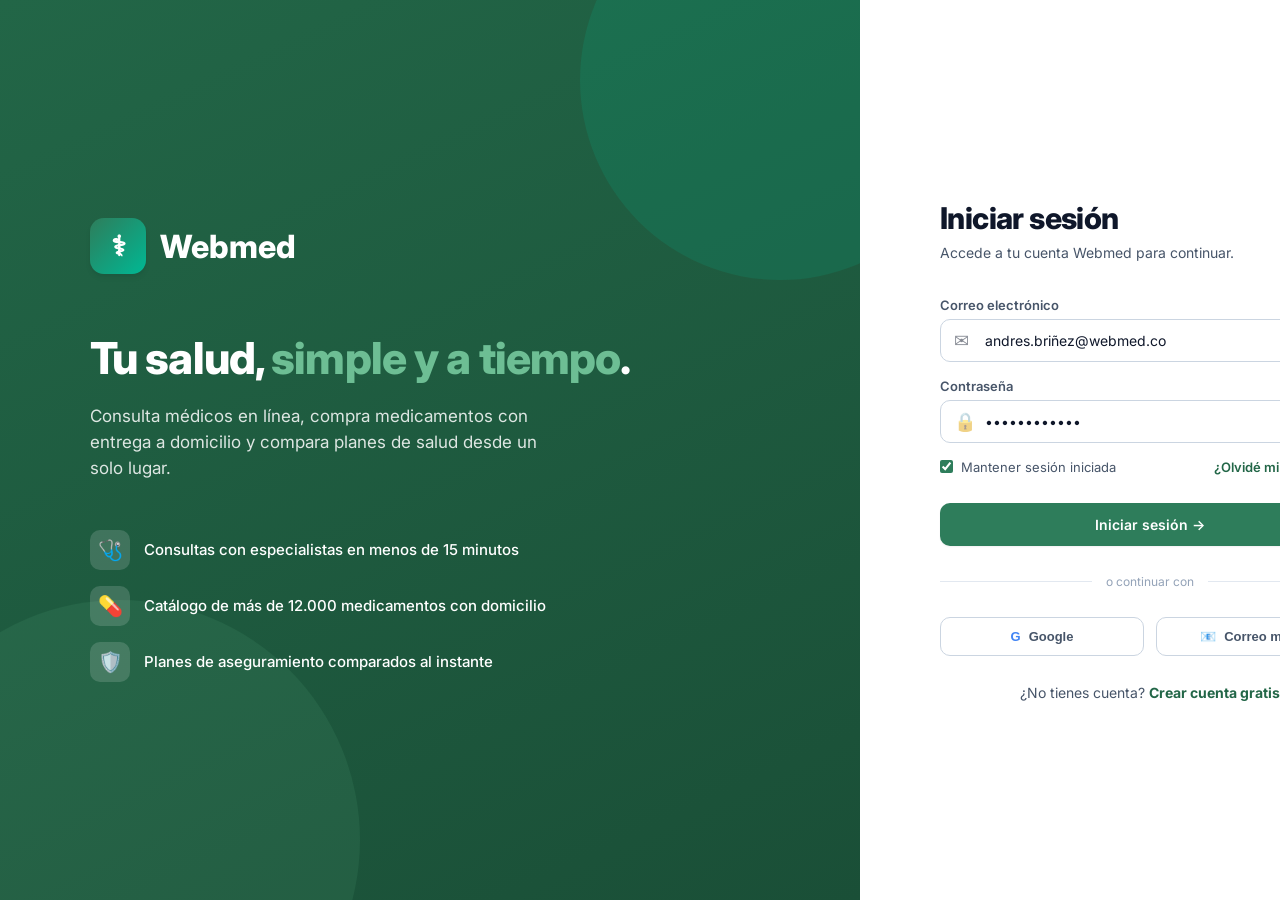
==== index.html @ 536fe91f "Prototipo Webmed Healthcare - Etapa 5" ====
<!DOCTYPE html>
<html lang="es">
<head>
<meta charset="UTF-8">
<title>Webmed — Iniciar sesión</title>
<link rel="stylesheet" href="_base.css">
<style>
  body, html, .app { background: linear-gradient(135deg, #E6F4EE 0%, #F7FAFC 60%); }
  .login-wrap { width: 1440px; height: 900px; display: flex; }
  .login-left {
    flex: 1; padding: 80px 90px;
    display: flex; flex-direction: column; justify-content: center;
    background: linear-gradient(155deg, #226647 0%, #1A4F37 100%);
    color: white; position: relative; overflow: hidden;
  }
  .login-left::before {
    content: ''; position: absolute; top: -120px; right: -120px;
    width: 400px; height: 400px; border-radius: 50%;
    background: rgba(0, 184, 148, 0.15);
  }
  .login-left::after {
    content: ''; position: absolute; bottom: -180px; left: -120px;
    width: 480px; height: 480px; border-radius: 50%;
    background: rgba(109, 190, 148, 0.10);
  }
  .brand-big { display: flex; align-items: center; gap: 14px; font-size: 32px; font-weight: 800; margin-bottom: 60px; z-index: 1; }
  .brand-big .brand-logo { width: 56px; height: 56px; font-size: 28px; border-radius: 14px; }
  .tagline { font-size: 44px; font-weight: 800; line-height: 1.1; letter-spacing: -0.02em; margin-bottom: 20px; z-index: 1; }
  .tagline span { color: #6DBE94; }
  .lead { font-size: 17px; opacity: 0.85; line-height: 1.55; max-width: 460px; z-index: 1; }
  .features { display: flex; flex-direction: column; gap: 16px; margin-top: 48px; z-index: 1; }
  .feature { display: flex; align-items: center; gap: 14px; }
  .feature-ico { width: 40px; height: 40px; border-radius: 10px; background: rgba(255,255,255,0.15); display: flex; align-items: center; justify-content: center; font-size: 20px; }
  .feature-txt { font-size: 15px; font-weight: 500; }

  .login-right {
    width: 580px; background: var(--surface);
    display: flex; align-items: center; justify-content: center; padding: 0 80px;
  }
  .login-card { width: 100%; max-width: 420px; }
  .login-title { font-size: 30px; font-weight: 800; letter-spacing: -0.02em; margin-bottom: 8px; }
  .login-sub { font-size: 14px; color: var(--text-sec); margin-bottom: 36px; }
  .input-icon { position: relative; }
  .input-icon .ico { position: absolute; left: 14px; top: 50%; transform: translateY(-50%); font-size: 18px; opacity: 0.5; }
  .input-icon input { padding-left: 44px; }
  .remember-row { display: flex; justify-content: space-between; align-items: center; margin-bottom: 28px; }
  .check { display: flex; align-items: center; gap: 8px; font-size: 13px; color: var(--text-sec); }
  .check input { accent-color: var(--primary-500); }
  .link { color: var(--primary-600); font-weight: 600; font-size: 13px; text-decoration: none; }
  .divider { display: flex; align-items: center; gap: 14px; margin: 28px 0; color: var(--text-tertiary); font-size: 12px; }
  .divider::before, .divider::after { content: ''; flex: 1; height: 1px; background: var(--border); }
  .social-row { display: flex; gap: 12px; }
  .social-btn { flex: 1; padding: 11px; border: 1.5px solid var(--border-strong); border-radius: 10px; background: white; display: flex; align-items: center; justify-content: center; gap: 8px; font-weight: 600; font-size: 13px; color: var(--text-sec); cursor: pointer; }
  .signup-link { text-align: center; margin-top: 28px; font-size: 14px; color: var(--text-sec); }
  .signup-link a { color: var(--primary-600); font-weight: 700; text-decoration: none; }
</style>
</head>
<body>
<div class="app login-wrap">
  <div class="login-left">
    <div class="brand-big">
      <div class="brand-logo">⚕</div>
      Webmed
    </div>
    <h1 class="tagline">Tu salud, <span>simple y a tiempo</span>.</h1>
    <p class="lead">Consulta médicos en línea, compra medicamentos con entrega a domicilio y compara planes de salud desde un solo lugar.</p>
    <div class="features">
      <div class="feature">
        <div class="feature-ico">🩺</div>
        <div class="feature-txt">Consultas con especialistas en menos de 15 minutos</div>
      </div>
      <div class="feature">
        <div class="feature-ico">💊</div>
        <div class="feature-txt">Catálogo de más de 12.000 medicamentos con domicilio</div>
      </div>
      <div class="feature">
        <div class="feature-ico">🛡️</div>
        <div class="feature-txt">Planes de aseguramiento comparados al instante</div>
      </div>
    </div>
  </div>

  <div class="login-right">
    <div class="login-card">
      <h2 class="login-title">Iniciar sesión</h2>
      <p class="login-sub">Accede a tu cuenta Webmed para continuar.</p>

      <div class="field">
        <label class="label">Correo electrónico</label>
        <div class="input-icon">
          <span class="ico">✉</span>
          <input class="input" type="email" value="andres.briñez@webmed.co" />
        </div>
      </div>
      <div class="field">
        <label class="label">Contraseña</label>
        <div class="input-icon">
          <span class="ico">🔒</span>
          <input class="input" type="password" value="••••••••••••" />
        </div>
      </div>

      <div class="remember-row">
        <label class="check"><input type="checkbox" checked> Mantener sesión iniciada</label>
        <a href="#" class="link">¿Olvidé mi contraseña?</a>
      </div>

      <a href="02_dashboard.html" class="btn btn-primary btn-block" style="text-decoration:none;">Iniciar sesión →</a>

      <div class="divider">o continuar con</div>
      <div class="social-row">
        <button class="social-btn"><span style="color:#4285F4;font-weight:800">G</span> Google</button>
        <button class="social-btn"><span>📧</span> Correo médico</button>
      </div>

      <p class="signup-link">¿No tienes cuenta? <a href="#">Crear cuenta gratis</a></p>
    </div>
  </div>
</div>
</body>
</html>
---- _base.css ----
/* Webmed Healthcare — Design System (Etapa 5) */
@import url('https://fonts.googleapis.com/css2?family=Inter:wght@400;500;600;700;800&display=swap');

:root {
  --primary-50: #E6F4EE;
  --primary-100: #C2E4D2;
  --primary-300: #6DBE94;
  --primary-500: #2E7D5B;
  --primary-600: #226647;
  --primary-700: #1A4F37;
  --accent: #00B894;
  --accent-dark: #009475;
  --bg: #F7FAFC;
  --surface: #FFFFFF;
  --text: #0F172A;
  --text-sec: #475569;
  --text-tertiary: #94A3B8;
  --border: #E2E8F0;
  --border-strong: #CBD5E1;
  --success: #10B981;
  --warning: #F59E0B;
  --danger: #EF4444;
  --info: #3B82F6;
  --shadow-sm: 0 1px 2px 0 rgba(15, 23, 42, 0.06);
  --shadow: 0 4px 6px -1px rgba(15, 23, 42, 0.08), 0 2px 4px -2px rgba(15, 23, 42, 0.05);
  --shadow-lg: 0 10px 25px -5px rgba(15, 23, 42, 0.10), 0 8px 10px -6px rgba(15, 23, 42, 0.05);
  --radius-sm: 6px;
  --radius: 10px;
  --radius-lg: 14px;
  --radius-xl: 20px;
}

* { box-sizing: border-box; margin: 0; padding: 0; }

html, body {
  font-family: 'Inter', -apple-system, BlinkMacSystemFont, sans-serif;
  font-size: 14px;
  background: var(--bg);
  color: var(--text);
  -webkit-font-smoothing: antialiased;
  -moz-osx-font-smoothing: grayscale;
}

.app { width: 1440px; min-height: 900px; background: var(--bg); }

/* ===== Topbar ===== */
.topbar {
  height: 64px;
  background: var(--surface);
  border-bottom: 1px solid var(--border);
  display: flex;
  align-items: center;
  padding: 0 32px;
  justify-content: space-between;
}
.brand {
  display: flex; align-items: center; gap: 10px;
  font-weight: 800; font-size: 20px; color: var(--primary-700);
  letter-spacing: -0.02em;
}
.brand-logo {
  width: 36px; height: 36px; border-radius: 10px;
  background: linear-gradient(135deg, var(--primary-500), var(--accent));
  display: flex; align-items: center; justify-content: center;
  color: white; font-size: 18px;
  box-shadow: var(--shadow);
}
.topnav { display: flex; gap: 28px; align-items: center; }
.topnav a {
  color: var(--text-sec); text-decoration: none; font-weight: 500; font-size: 14px;
}
.topnav a.active { color: var(--primary-600); font-weight: 600; }
.topnav-right { display: flex; align-items: center; gap: 16px; }
.bell {
  width: 36px; height: 36px; border-radius: 50%;
  background: var(--bg); display: flex; align-items: center; justify-content: center;
  position: relative;
}
.bell::after {
  content: ''; position: absolute; top: 8px; right: 9px;
  width: 8px; height: 8px; background: var(--danger);
  border-radius: 50%; border: 2px solid white;
}
.avatar {
  width: 38px; height: 38px; border-radius: 50%;
  background: linear-gradient(135deg, #6DBE94, #00B894);
  display: flex; align-items: center; justify-content: center;
  color: white; font-weight: 700; font-size: 13px;
}

/* ===== Layout ===== */
.layout { display: flex; }
.sidebar {
  width: 240px; min-height: calc(900px - 64px);
  background: var(--surface); border-right: 1px solid var(--border);
  padding: 24px 16px;
}
.sidebar-section { font-size: 11px; font-weight: 700; color: var(--text-tertiary); letter-spacing: 0.08em; text-transform: uppercase; padding: 8px 12px; margin-top: 12px; }
.sidebar-item {
  display: flex; align-items: center; gap: 12px;
  padding: 11px 12px; border-radius: 8px;
  color: var(--text-sec); cursor: pointer;
  font-weight: 500; font-size: 14px;
  margin-bottom: 2px;
}
.sidebar-item:hover { background: var(--bg); }
.sidebar-item.active { background: var(--primary-50); color: var(--primary-700); font-weight: 600; }
.sidebar-item .icon { width: 20px; font-size: 18px; opacity: 0.9; }
.main { flex: 1; padding: 32px 40px; }

/* ===== Typography ===== */
.page-title { font-size: 26px; font-weight: 700; letter-spacing: -0.02em; }
.page-sub { font-size: 14px; color: var(--text-sec); margin-top: 4px; }
.h2 { font-size: 18px; font-weight: 700; }
.muted { color: var(--text-sec); }
.tiny { font-size: 12px; color: var(--text-tertiary); }

/* ===== Buttons ===== */
.btn {
  display: inline-flex; align-items: center; justify-content: center; gap: 8px;
  padding: 11px 20px; border-radius: 10px; font-weight: 600; font-size: 14px;
  border: none; cursor: pointer; transition: all .15s ease;
  font-family: inherit;
}
.btn-primary { background: var(--primary-500); color: white; box-shadow: var(--shadow-sm); }
.btn-primary:hover { background: var(--primary-600); }
.btn-accent { background: var(--accent); color: white; }
.btn-outline { background: transparent; color: var(--primary-600); border: 1.5px solid var(--primary-500); }
.btn-ghost { background: transparent; color: var(--text-sec); }
.btn-danger { background: var(--danger); color: white; }
.btn-block { width: 100%; padding: 13px 20px; }

/* ===== Inputs ===== */
.field { display: flex; flex-direction: column; gap: 6px; margin-bottom: 16px; }
.label { font-size: 13px; font-weight: 600; color: var(--text-sec); }
.input, .select {
  width: 100%; padding: 12px 14px; border: 1.5px solid var(--border-strong);
  border-radius: 10px; font-size: 14px; background: var(--surface); color: var(--text);
  font-family: inherit;
}
.input:focus, .select:focus { outline: none; border-color: var(--primary-500); box-shadow: 0 0 0 4px var(--primary-50); }
.search {
  display: flex; align-items: center; gap: 10px;
  background: var(--surface); padding: 10px 14px;
  border: 1.5px solid var(--border); border-radius: 12px;
  min-width: 320px;
}
.search input { flex: 1; border: none; outline: none; font-size: 14px; background: transparent; font-family: inherit; }

/* ===== Card ===== */
.card {
  background: var(--surface); border: 1px solid var(--border); border-radius: var(--radius-lg);
  padding: 20px; box-shadow: var(--shadow-sm);
}
.card-elev { box-shadow: var(--shadow); }
.card-title { font-size: 15px; font-weight: 700; margin-bottom: 4px; }
.card-meta { font-size: 13px; color: var(--text-sec); }

/* ===== Grid ===== */
.grid { display: grid; gap: 20px; }
.grid-2 { grid-template-columns: repeat(2, 1fr); }
.grid-3 { grid-template-columns: repeat(3, 1fr); }
.grid-4 { grid-template-columns: repeat(4, 1fr); }

/* ===== Badge / Chip ===== */
.badge {
  display: inline-flex; align-items: center; gap: 4px;
  padding: 3px 10px; border-radius: 999px; font-size: 11px; font-weight: 600;
}
.badge-success { background: #DCFCE7; color: #166534; }
.badge-warn { background: #FEF3C7; color: #92400E; }
.badge-info { background: #DBEAFE; color: #1E40AF; }
.badge-rx { background: #FEE2E2; color: #991B1B; }
.badge-neutral { background: var(--bg); color: var(--text-sec); }

/* ===== Avatar circle (initials) ===== */
.av-circle {
  width: 40px; height: 40px; border-radius: 50%;
  display: flex; align-items: center; justify-content: center;
  color: white; font-weight: 700; font-size: 14px;
}

/* utility */
.flex { display: flex; }
.between { justify-content: space-between; }
.center { align-items: center; }
.gap-8 { gap: 8px; } .gap-12 { gap: 12px; } .gap-16 { gap: 16px; } .gap-20 { gap: 20px; } .gap-24 { gap: 24px; }
.mb-4 { margin-bottom: 4px; } .mb-8 { margin-bottom: 8px; } .mb-12 { margin-bottom: 12px; } .mb-16 { margin-bottom: 16px; } .mb-20 { margin-bottom: 20px; } .mb-24 { margin-bottom: 24px; } .mb-32 { margin-bottom: 32px; }
.mt-12 { margin-top: 12px; } .mt-16 { margin-top: 16px; } .mt-24 { margin-top: 24px; } .mt-32 { margin-top: 32px; }
.text-right { text-align: right; }
.text-center { text-align: center; }
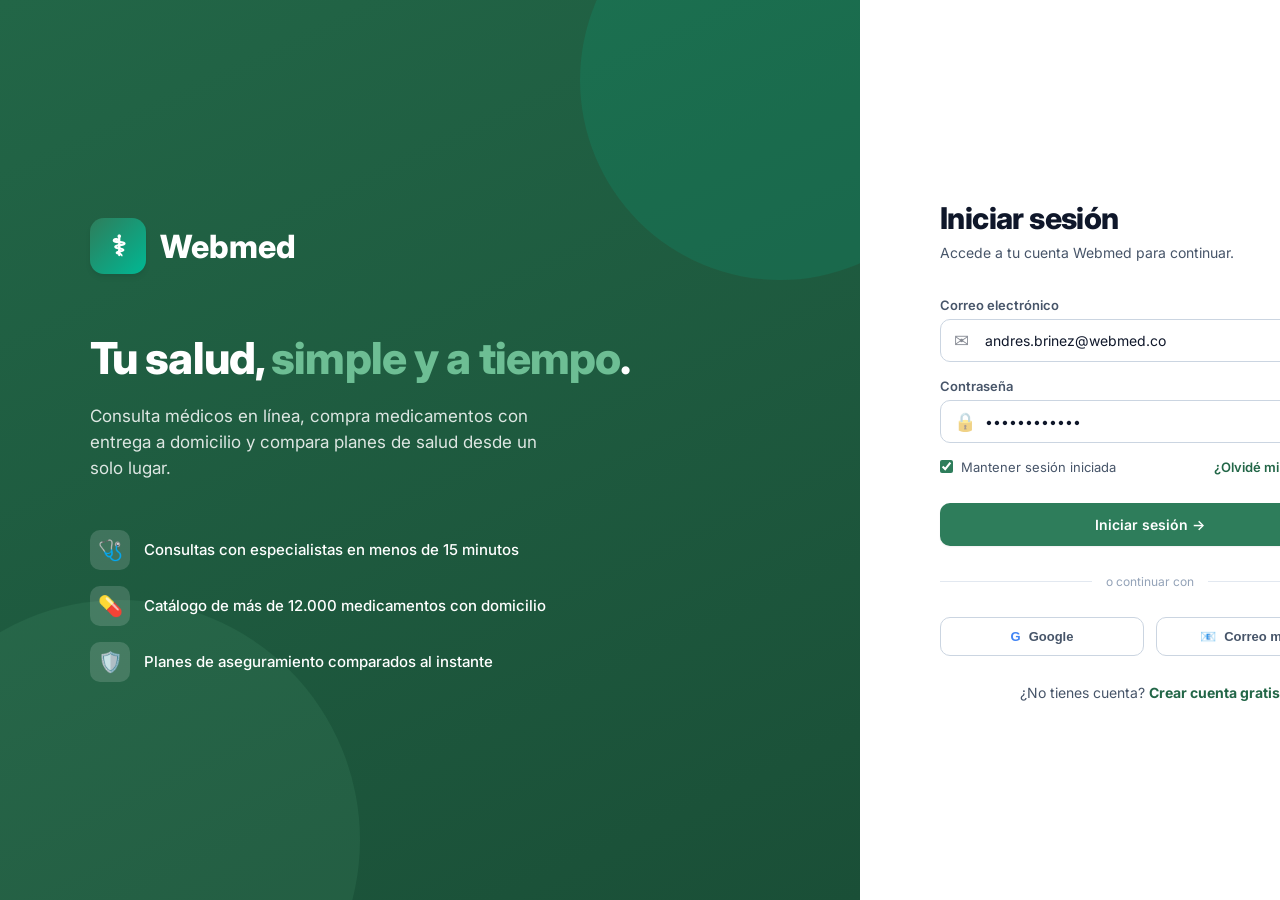
==== commit 7956efb2: "fix: add .nojekyll, fix link colors and login email" ====
--- a/index.html
+++ b/index.html
@@ -89,7 +89,7 @@
         <label class="label">Correo electrónico</label>
         <div class="input-icon">
           <span class="ico">✉</span>
-          <input class="input" type="email" value="andres.briñez@webmed.co" />
+          <input class="input" type="text" value="andres.brinez@webmed.co" />
         </div>
       </div>
       <div class="field">
--- a/_base.css
+++ b/_base.css
@@ -189,3 +189,17 @@
 .mt-12 { margin-top: 12px; } .mt-16 { margin-top: 16px; } .mt-24 { margin-top: 24px; } .mt-32 { margin-top: 32px; }
 .text-right { text-align: right; }
 .text-center { text-align: center; }
+
+/* Reset de links — fix prototipo navegable */
+a { color: inherit; text-decoration: none; }
+a:visited { color: inherit; }
+a.btn { color: white !important; }
+a.btn-outline { color: var(--primary-600) !important; }
+a.btn-ghost { color: var(--text-sec) !important; }
+a.link { color: var(--primary-600) !important; text-decoration: none; }
+a.brand { display: flex; align-items: center; gap: 10px; color: var(--primary-700) !important; }
+a.sidebar-item { display: flex; align-items: center; gap: 12px; padding: 11px 12px; border-radius: 8px; color: var(--text-sec); font-weight: 500; font-size: 14px; margin-bottom: 2px; }
+a.sidebar-item:hover { background: var(--bg); }
+a.sidebar-item.active { background: var(--primary-50); color: var(--primary-700) !important; font-weight: 600; }
+a.cart-btn { color: var(--primary-700) !important; text-decoration: none; }
+a.add-btn { color: white !important; text-decoration: none; }
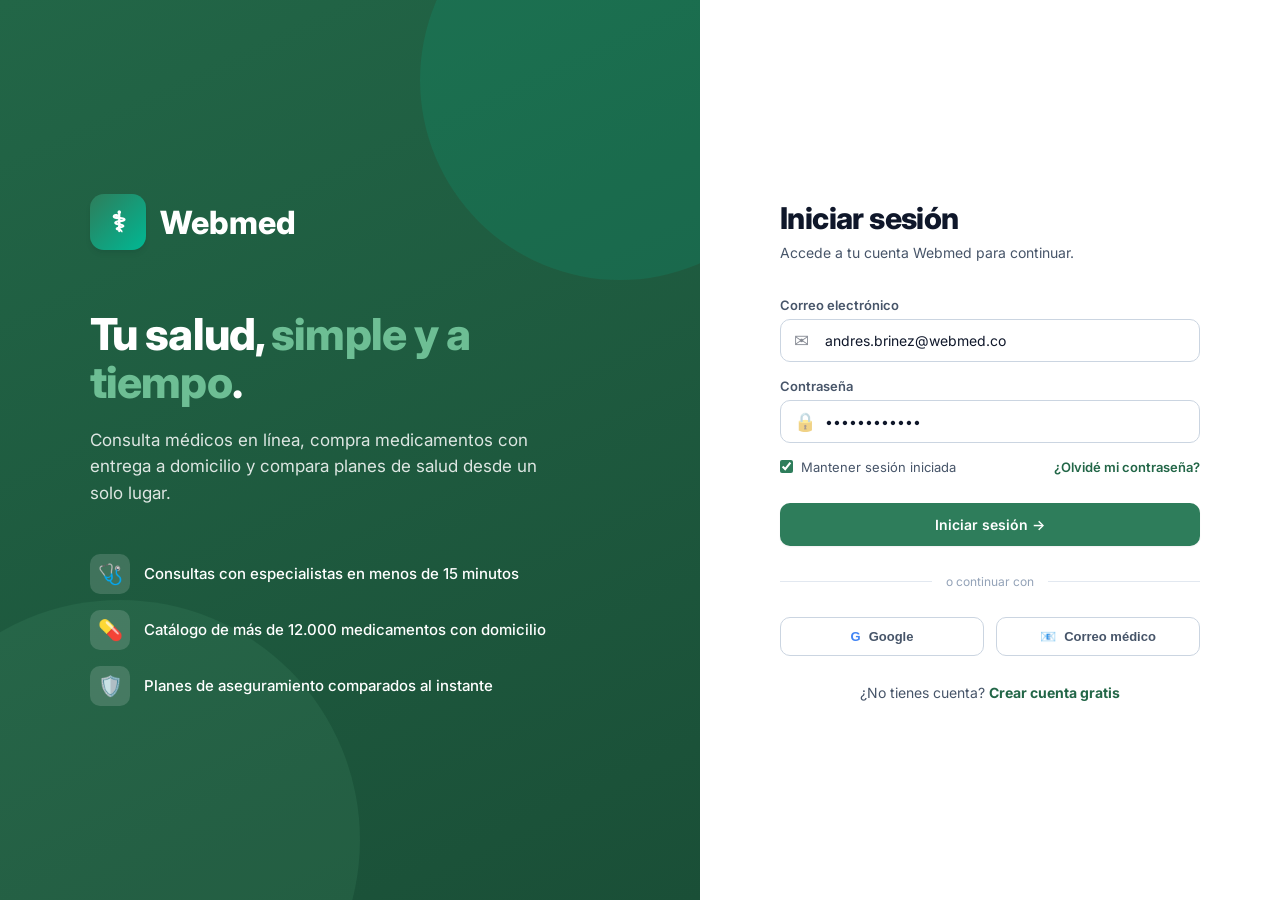
==== commit e3035e0f: "fix: remove hardcoded 1440px from login-wrap inline style" ====
--- a/index.html
+++ b/index.html
@@ -2,11 +2,12 @@
 <html lang="es">
 <head>
 <meta charset="UTF-8">
+<meta name="viewport" content="width=device-width, initial-scale=1, shrink-to-fit=no">
 <title>Webmed — Iniciar sesión</title>
 <link rel="stylesheet" href="_base.css">
 <style>
   body, html, .app { background: linear-gradient(135deg, #E6F4EE 0%, #F7FAFC 60%); }
-  .login-wrap { width: 1440px; height: 900px; display: flex; }
+  .login-wrap { width: 100%; max-width: 1440px; min-height: 900px; display: flex; }
   .login-left {
     flex: 1; padding: 80px 90px;
     display: flex; flex-direction: column; justify-content: center;
@@ -117,5 +118,6 @@
     </div>
   </div>
 </div>
+  <script src="nav.js"></script>
 </body>
 </html>
--- a/_base.css
+++ b/_base.css
@@ -203,3 +203,193 @@
 a.sidebar-item.active { background: var(--primary-50); color: var(--primary-700) !important; font-weight: 600; }
 a.cart-btn { color: var(--primary-700) !important; text-decoration: none; }
 a.add-btn { color: white !important; text-decoration: none; }
+
+/* ============================================================ */
+/* RESPONSIVE — Tablet y Mobile                                  */
+/* ============================================================ */
+
+/* App container: en lugar de ancho fijo 1440px, hacer fluido */
+@media (max-width: 1440px) {
+  .app { width: 100%; }
+}
+
+/* ============== TABLET ≤ 1024px ============== */
+@media (max-width: 1024px) {
+  .sidebar { width: 80px; padding: 16px 8px; }
+  .sidebar-section { display: none; }
+  .sidebar-item, a.sidebar-item { justify-content: center; padding: 12px 6px; font-size: 0; }
+  .sidebar-item .icon { font-size: 22px; }
+  .topnav { display: none; }
+  .search { min-width: 200px; }
+  .main { padding: 24px 24px; }
+  .grid-4 { grid-template-columns: repeat(2, 1fr) !important; }
+  .grid-3, .quick-grid { grid-template-columns: repeat(2, 1fr) !important; }
+  .product-grid { grid-template-columns: repeat(3, 1fr) !important; }
+  .sym-grid { grid-template-columns: repeat(2, 1fr) !important; }
+}
+
+/* ============== MOBILE ≤ 768px ============== */
+@media (max-width: 768px) {
+  /* Topbar más compacta */
+  .topbar { height: 56px; padding: 0 14px; }
+  .brand, a.brand { font-size: 16px; }
+  .brand-logo { width: 32px; height: 32px; font-size: 16px; }
+  .search { display: none; }
+  .topnav-right { gap: 10px; }
+  .topnav-right > a:not(.brand) { display: none; }
+
+  /* Botón hamburguesa */
+  .hamburger { display: flex !important; }
+
+  /* Sidebar: oculta por defecto, slide-in cuando .open */
+  .sidebar {
+    position: fixed; left: -260px; top: 56px; z-index: 100;
+    width: 240px; min-height: calc(100vh - 56px);
+    transition: left 0.25s ease; padding: 20px 14px;
+    box-shadow: 4px 0 16px rgba(0,0,0,0.08);
+  }
+  .sidebar.open { left: 0; }
+  .sidebar-section { display: block; }
+  .sidebar-item, a.sidebar-item { justify-content: flex-start; padding: 12px; font-size: 14px; }
+  .sidebar-item .icon { font-size: 18px; }
+
+  /* Backdrop cuando sidebar abierta */
+  body.sidebar-open::before {
+    content: ''; position: fixed; inset: 0; top: 56px;
+    background: rgba(15, 23, 42, 0.4); z-index: 90;
+  }
+
+  /* Main fluído */
+  .main { padding: 18px 16px; }
+  .page-title { font-size: 22px; }
+
+  /* Grids colapsan a 1-2 columnas */
+  .grid-4, .grid-3, .grid-2, .quick-grid { grid-template-columns: 1fr !important; gap: 12px; }
+  .product-grid { grid-template-columns: repeat(2, 1fr) !important; gap: 12px; }
+  .sym-grid { grid-template-columns: 1fr !important; }
+
+  /* Carrito: layout en columna */
+  main.main > div[style*="grid-template-columns: 1.4fr 1fr"],
+  main.main > div[style*="grid-template-columns: 1fr 1fr"],
+  main.main > div[style*="grid-template-columns: 2fr 1fr"] {
+    grid-template-columns: 1fr !important;
+  }
+  /* Catálogo: filtros van arriba en lugar de izquierda */
+  div[style*="grid-template-columns: 260px 1fr"] { grid-template-columns: 1fr !important; }
+  .filter-card { position: static !important; }
+
+  /* Comparador seguros: scroll horizontal */
+  .compare-grid {
+    grid-template-columns: 140px repeat(4, minmax(160px, 1fr)) !important;
+    overflow-x: auto; display: grid;
+  }
+
+  /* Filtros seguros: apilados */
+  .filter-bar { grid-template-columns: 1fr !important; gap: 10px; padding: 14px; }
+
+  /* Cart items: re-organizar */
+  .cart-item { grid-template-columns: 56px 1fr; row-gap: 8px; }
+  .cart-item .qty-ctrl, .cart-item .row-price, .cart-item .trash { grid-column: 2; }
+
+  /* Login: apilar verticalmente */
+  .login-wrap { flex-direction: column; height: auto !important; width: 100% !important; }
+  .login-left { padding: 36px 24px; }
+  .tagline { font-size: 28px; }
+  .features { margin-top: 24px; }
+  .login-right { width: 100% !important; padding: 36px 24px; }
+  .login-title { font-size: 24px; }
+
+  /* Steps en carrito: ocultar separadores en móvil */
+  .step-sep { width: 20px; }
+  .step { font-size: 11px; }
+
+  /* Cuestionario sintomas: stepper colapsa */
+  .stepper { flex-wrap: wrap; gap: 8px; }
+  .stp { font-size: 10px; min-width: 60px; }
+  .question { font-size: 18px; }
+  .nav-row { flex-direction: column; gap: 12px; }
+
+  /* Checkout summary fluído */
+  .summary-total { font-size: 18px; }
+  .credit-card-preview { padding: 16px; }
+  .cc-number { font-size: 15px; letter-spacing: 0.10em; }
+
+  /* Chips: scroll horizontal */
+  .chip-row { overflow-x: auto; flex-wrap: nowrap; padding-bottom: 6px; }
+  .chip { white-space: nowrap; }
+
+  /* Stat cards más compactas */
+  .stat-card { padding: 16px; }
+  .stat-num { font-size: 22px; }
+}
+
+/* ============== MOBILE pequeño ≤ 480px ============== */
+@media (max-width: 480px) {
+  .product-grid { grid-template-columns: 1fr !important; }
+  .login-title { font-size: 22px; }
+  .tagline { font-size: 24px; }
+  .lead { font-size: 14px; }
+  .feature-txt { font-size: 13px; }
+  .page-title { font-size: 19px; }
+  .h2 { font-size: 16px; }
+  .pm-card .lbl { font-size: 11px; }
+  .pm-card .ico { font-size: 18px; }
+}
+
+/* Hamburguesa: oculta en desktop, visible en mobile */
+.hamburger {
+  display: none; cursor: pointer;
+  width: 38px; height: 38px; border-radius: 8px;
+  background: var(--bg); align-items: center; justify-content: center;
+  border: 1px solid var(--border); flex-shrink: 0;
+}
+.hamburger span {
+  display: block; width: 18px; height: 2px; background: var(--text);
+  position: relative;
+}
+.hamburger span::before, .hamburger span::after {
+  content: ''; position: absolute; width: 18px; height: 2px; background: var(--text); left: 0;
+}
+.hamburger span::before { top: -6px; }
+.hamburger span::after { top: 6px; }
+
+/* Fix mobile: encabezado de página debe envolver */
+@media (max-width: 768px) {
+  .main > .flex.between.center { flex-direction: column; align-items: flex-start; gap: 12px; }
+  .main > .flex.between.center .btn { width: 100%; }
+  .filter-bar > * { width: 100%; }
+}
+
+/* Fix overflow login en mobile */
+@media (max-width: 768px) {
+  .login-wrap { overflow-x: hidden; }
+  .login-left { width: 100%; box-sizing: border-box; overflow: hidden; }
+  .login-left .lead, .login-left .tagline, .login-left .features { max-width: 100%; }
+  .login-right { width: 100%; box-sizing: border-box; }
+  .topbar { overflow: hidden; }
+  body { overflow-x: hidden; }
+}
+
+/* Fix DEFINITIVO: login-wrap fluido */
+.login-wrap { width: 100% !important; max-width: 1440px; }
+@media (max-width: 1440px) {
+  .login-wrap { height: auto !important; }
+}
+@media (max-width: 768px) {
+  .login-left { padding: 30px 20px !important; min-height: auto; }
+  .login-right { padding: 30px 20px !important; }
+  .tagline { font-size: 26px !important; line-height: 1.15 !important; word-wrap: break-word; }
+  .lead { font-size: 14px !important; line-height: 1.5 !important; word-wrap: break-word; }
+  .feature-txt { font-size: 13px !important; }
+  .login-card { max-width: 100% !important; }
+}
+
+/* Fix overflow agresivo - aplicar globalmente */
+html, body { max-width: 100vw; overflow-x: hidden; }
+@media (max-width: 768px) {
+  .app { max-width: 100vw !important; width: 100vw !important; }
+  .login-wrap { max-width: 100vw !important; width: 100vw !important; }
+  .login-left, .login-right { max-width: 100vw !important; width: 100vw !important; }
+  .login-left::before, .login-left::after { display: none; }
+  * { max-width: 100vw; }
+}
